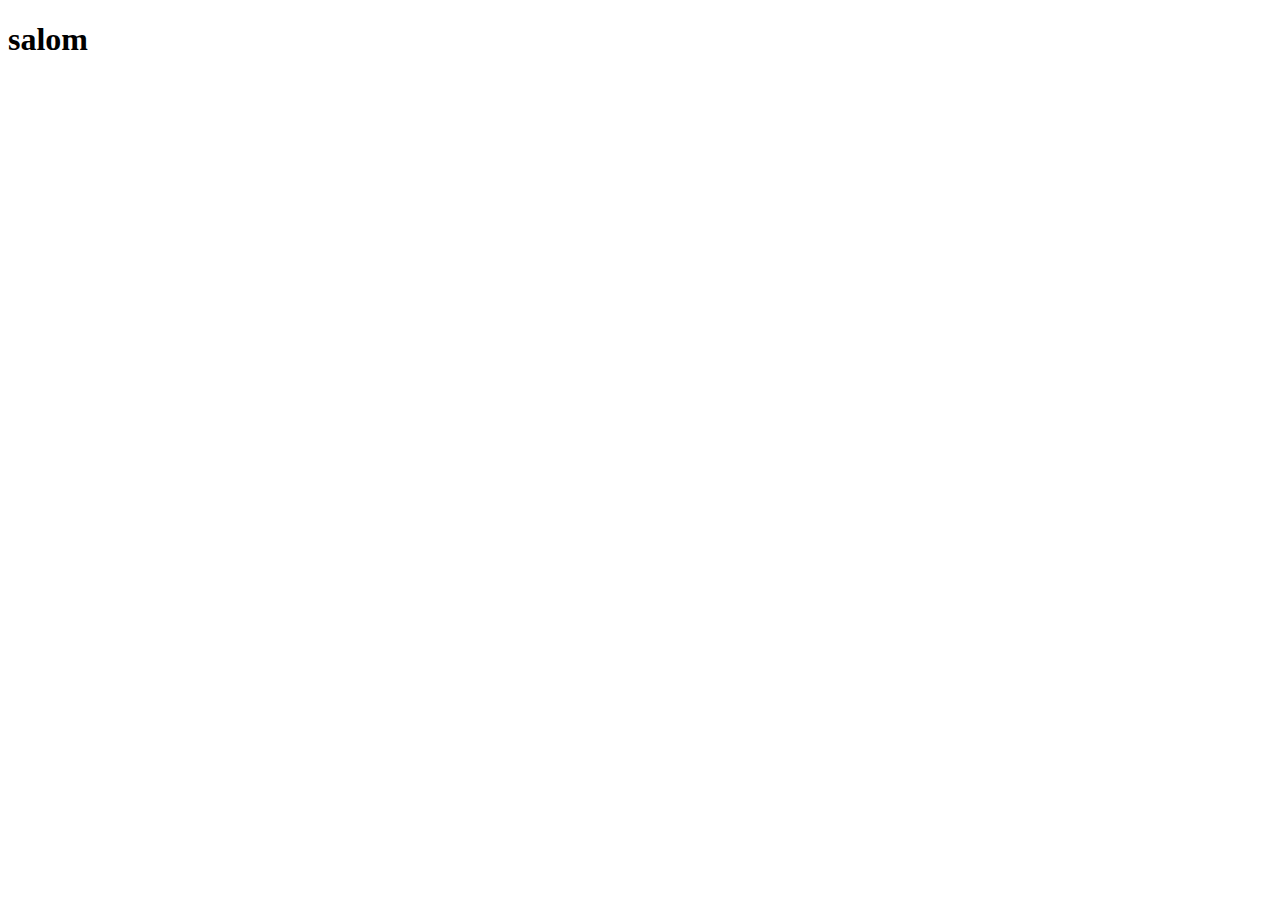
==== index.html @ 4b32fdd6 "Initial commit" ====
<!DOCTYPE html>
<html lang="en">
<head>
    <meta charset="UTF-8">
    <meta http-equiv="X-UA-Compatible" content="IE=edge">
    <meta name="viewport" content="width=device-width, initial-scale=1.0">
    <title>DOC</title>
</head>
<body>
    <h1>salom</h1>
</body>
</html>
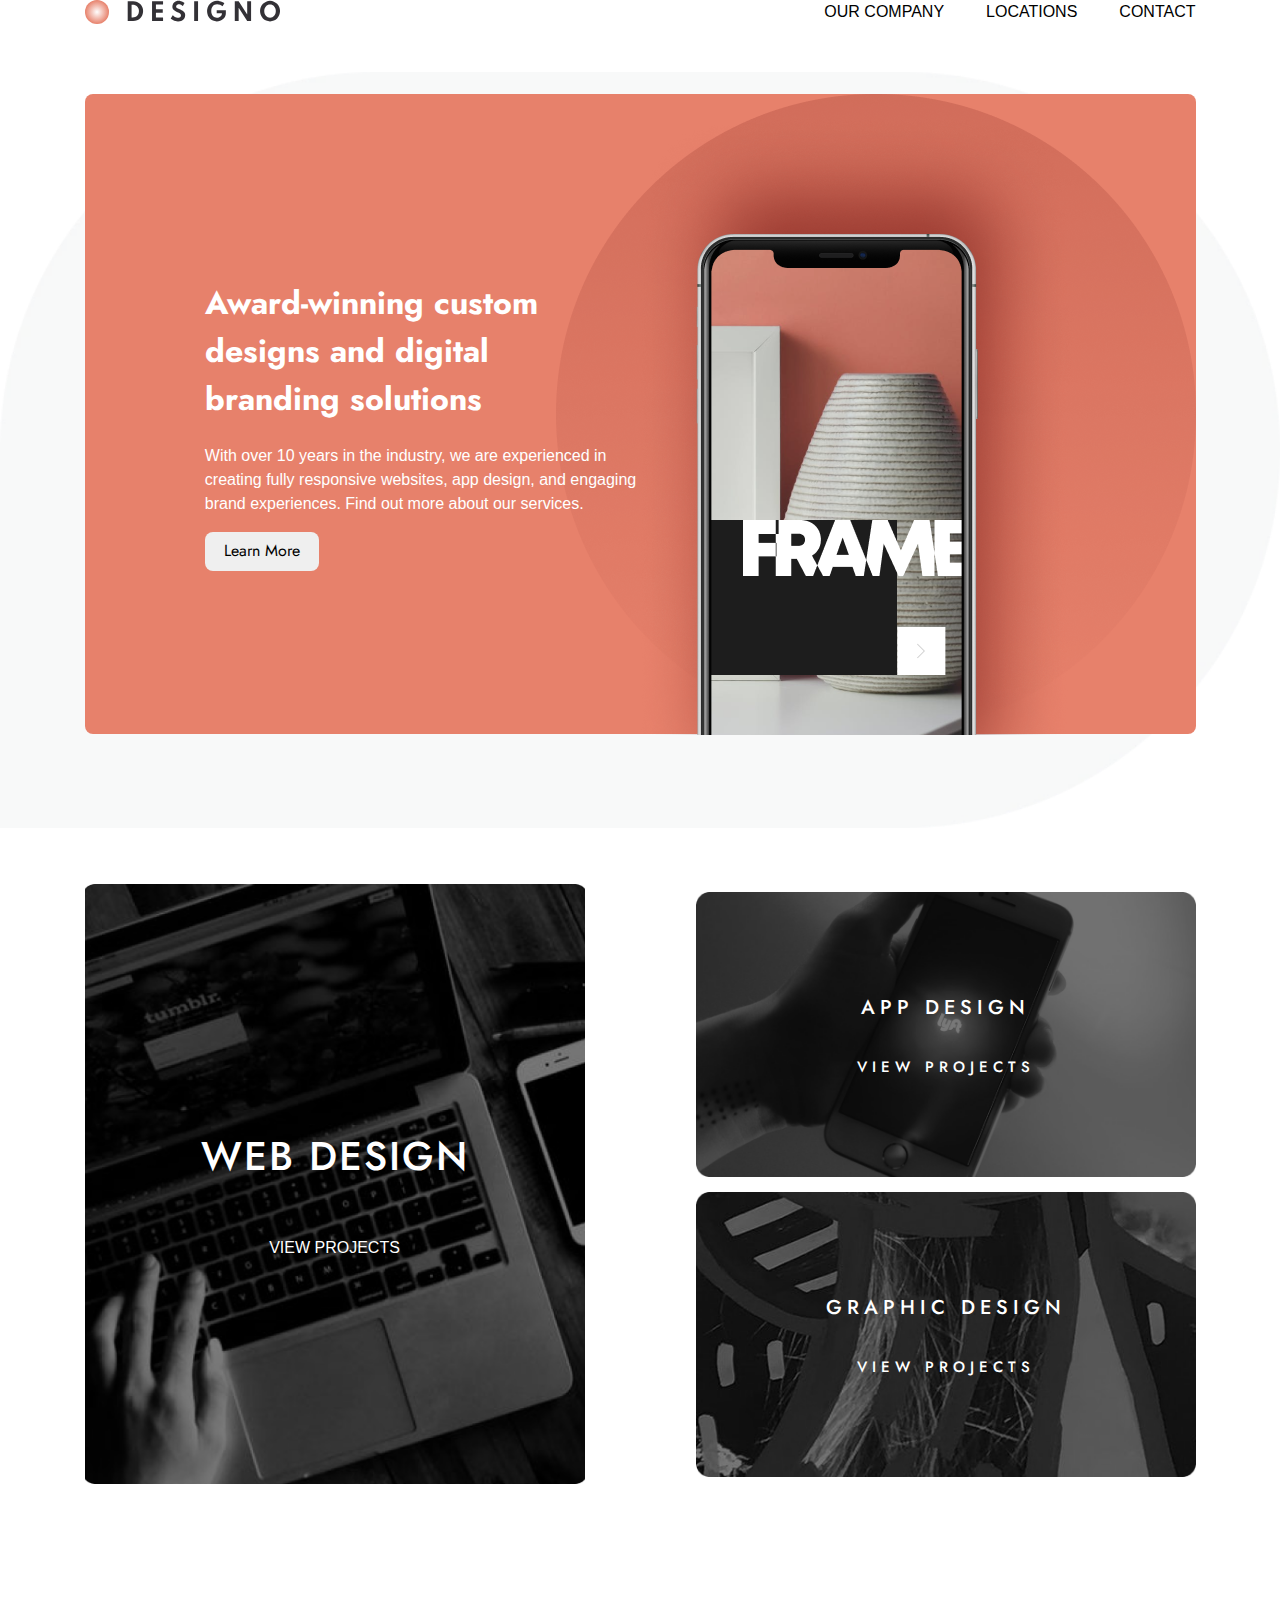
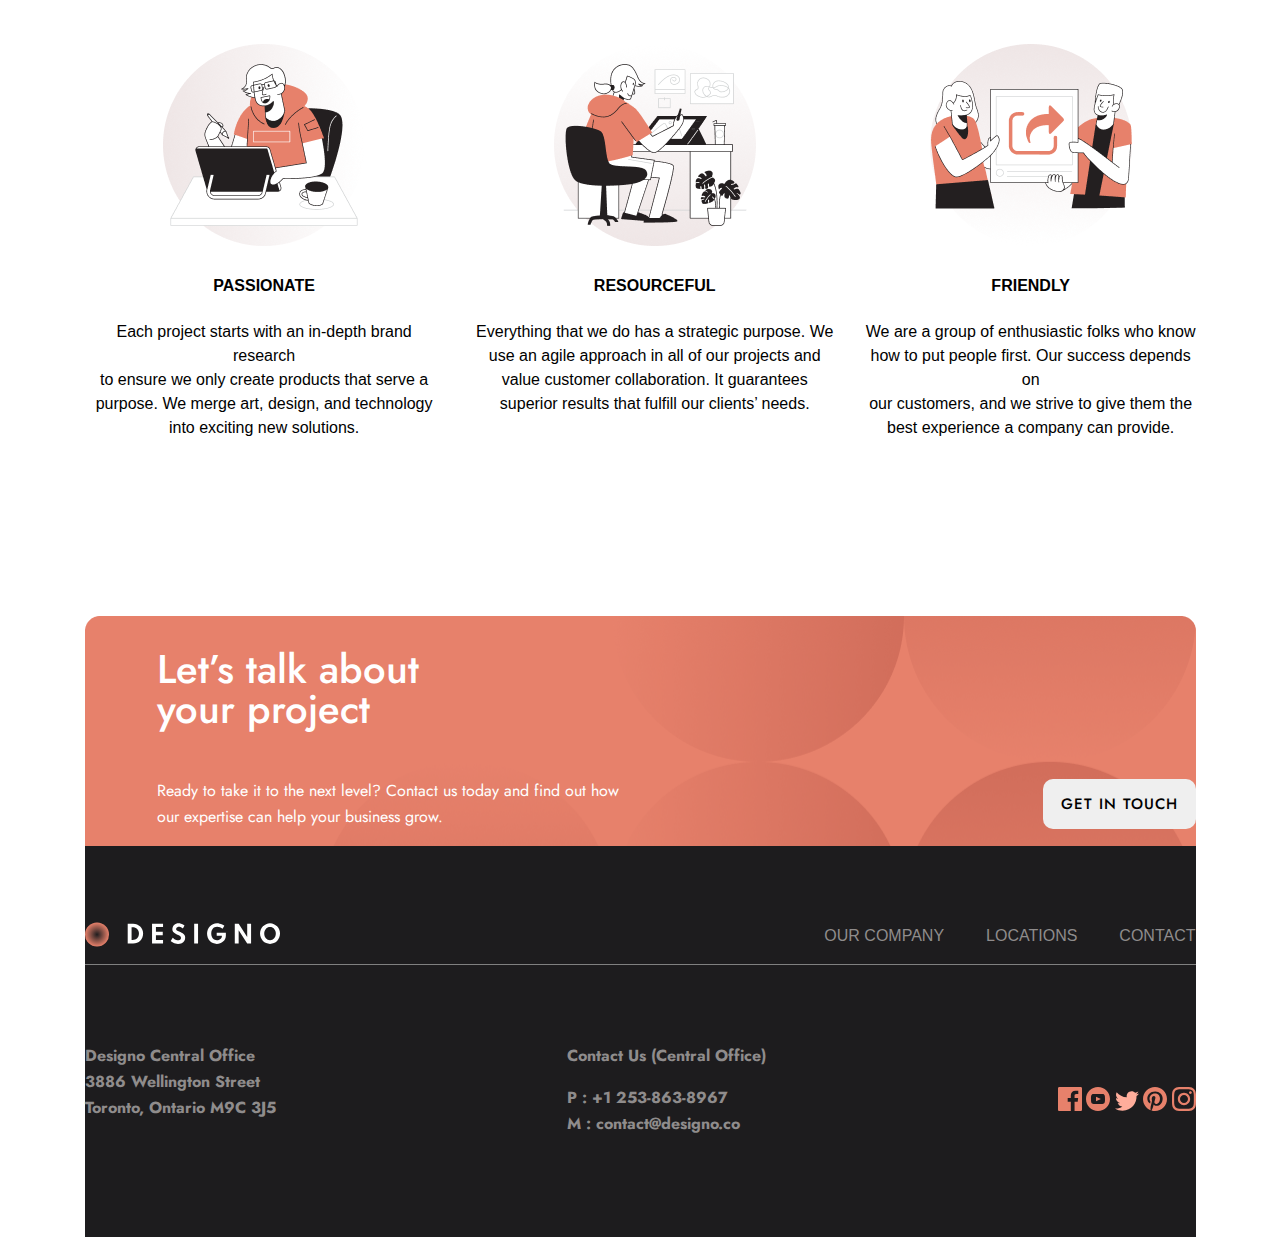
==== commit 99ea1560: "my exam" ====
--- a/index.html
+++ b/index.html
@@ -4,9 +4,159 @@
     <meta charset="UTF-8">
     <meta http-equiv="X-UA-Compatible" content="IE=edge">
     <meta name="viewport" content="width=device-width, initial-scale=1.0">
-    <title>DOC</title>
+    <title>DOC_1</title>
+    <link rel="stylesheet" href="./css/main.css">
 </head>
 <body>
-    <h1>salom</h1>
+<header>
+    <nav>
+        <div class="container">
+     <img src="./static_img/web_logo.svg" alt="">
+    <a href=""> <ul class="nav_list">
+        <li class="item"> <a href="">OUR COMPANY</a> </li>
+        <li class="item"> <a href="">LOCATIONS</a> </li>
+        <li class="item"> <a href="">CONTACT</a> </li>
+     </ul>
+    </a>
+        </div>
+    </nav>
+</header>
+<main>
+<section class="first_section">
+<div class="hero_container">
+<div class="hero">
+    <h1 class="hero_title" >Award-winning custom <br> designs and digital <br> branding solutions</h1>
+<p class="hero_info">With over 10 years in the industry, we are experienced in <br> creating fully responsive websites, app design, and engaging <br> brand experiences. Find out more about our services.</p>
+<button class="hero_button">Learn More</button>
+</div>
+<div class="hero_pic">
+    <img src="./static_img/phone_png.png" alt="">
+</div>
+</div>
+</section>
+
+<!-- section 2 22 2 2 2 2 2 22 2 22_________________________ -->
+<section>
+ <div class="card_container">
+    <a href="second.html">
+        <div class="opacity"></div>
+    <div class="first_card">
+    <h3 class="card_title">WEB DESIGN</h3>
+    <p class="card_para">VIEW PROJECTS</p>
+</div>
+</a>
+<div class="two_cards">
+    <a href="second.html">
+        <div class="opacity_two"></div>
+<div class="second_card">
+    <h3> APP DESIGN </h3>
+    <p class="info">VIEW PROJECTS</p>
+</div>
+</a>
+<a href="">
+    <div class="second_last_opacity"></div>
+<div class="second_card_last">
+    <h3> GRAPHIC DESIGN </h3>
+    <p class="info">VIEW PROJECTS</p>
+</div>
+</a>
+</div>
+
+
+
+</div>
+
+</section>
+  
+<!-- 33333 3 3 3 3 3 3 3 3 3 3 3 3 3 3 3__________________________________- -->
+<section>
+<div class="forth_container">
+
+<div class="forth_card">
+    <img src="/static_img/office_pic.png" alt="">
+    <h4>PASSIONATE</h4>
+    <p>Each project starts with an in-depth brand research <br> to ensure we only create products that serve a  purpose. We merge art, design, and technology <br> into exciting new solutions.</p>
+</div>
+
+
+<div class="fifth_card">
+    <img src="/static_img/office_two_pic.png" alt="">
+    <h4>RESOURCEFUL</h4>
+    <p>Everything that we do has a strategic purpose. We  use an agile approach in all of our projects and <br> value customer collaboration. It guarantees <br> superior results that fulfill our clients’ needs.</p>
+</div>
+
+
+<div class="sixth_card">
+    <img src="/static_img/office_three_pic.png" alt="">
+    <h4>FRIENDLY</h4>
+    <p> We are a group of enthusiastic folks who know <br> how to put people first. Our success depends on <br> our customers, and we strive to give them the best experience a company can provide.</p>
+</div>
+
+</div>
+</section>
+
+
+<footer>
+<div class="footer_orange">
+
+<div class="footer_data">   
+     <h2 class="footer_heading">Let’s talk about <br> your project</h2>
+     
+<div class="footer_btn">
+    <p class="footer_para">Ready to take it to the next level? Contact us today and find out how <br> our expertise can help your business grow.
+    </p>
+    <button class="btn_footer">GET IN TOUCH</button>
+</div>
+    
+
+</div>
+</div>
+</footer>
+
+
+
+<footer>
+    <div class="main_footer">
+<div class="last_footer">
+<img src="./static_img/logo_white.svg" alt="">
+<div class="options">
+    <a href="">
+    <p>OUR COMPANY</p>
+<p>LOCATIONS</p>
+<p>CONTACT</p>
+</a>
+</div>
+
+
+
+    </div>
+   <div class="web_url">
+    <div class="footer_location">
+        <p>Designo Central Office <br>
+            3886 Wellington Street <br>
+             Toronto, Ontario M9C 3J5</p>
+    </div>
+
+<div class="web_address">
+    <p class="web_contact">Contact Us (Central Office)</p>
+   <a href="tel:+1 253-863-8967">P : +1 253-863-8967</a> <br>
+ <a href="mailto: M : contact@designo.co"> M : contact@designo.co</a>   
+</div>
+
+<div class="social_media_icons">
+   <a href="https://www.googleadservices.com/pagead/aclk?sa=L&ai=DChcSEwibyoOXnYaCAxUKp7IKHQneAjgYABAAGgJscg&ase=2&gclid=CjwKCAjwysipBhBXEiwApJOcuyTROuPZmPZ1BCZV4Mn5woM9TzfjCh6uLQJNI_WNjq6SKdimzUVcoxoCGkgQAvD_BwE&ohost=www.google.com&cid=CAESVeD2DcQlh12u0jIEfhb-bKtKBuz90FF0mhdxNypT6tGYSYkuNYJNTl7wg-zcpQf_awwEddSW4a6bxenRFx0w83M8AHt2Yn99C4ZprK9dlcvCOD9dNVs&sig=AOD64_1MKHta5LvQaCmHFtg3cfsBS3E-mQ&q&nis=4&adurl&ved=2ahUKEwim8f2WnYaCAxU1FBAIHb-NDxIQ0Qx6BAgJEAE"><img src="./static_img/facebook_icon.svg" alt=""></a> 
+   <a href="https://www.youtube.com/?hl=ru"><img src="./static_img/youtube_icon.svg" alt=""></a> 
+   <a href="https://twitter.com/?lang=ru"><img src="./static_img/twitt_icon.svg" alt=""></a> 
+ <a href="https://twitter.com/?lang=ru"> <img src="./static_img/peta_icon.svg" alt=""></a>  
+ <a href="https://www.instagram.com/"> <img src="./static_img/insta_icon.svg" alt=""></a>  
+</div>
+
+</div>
+</div>
+    </footer>
+
+
+</main>
+
 </body>
 </html>--- a/css/main.css
+++ b/css/main.css
@@ -0,0 +1,1199 @@
+/*! normalize.css v8.0.1 | MIT License | github.com/necolas/normalize.css */
+/* Document
+   ========================================================================== */
+/**
+ * 1. Correct the line height in all browsers.
+ * 2. Prevent adjustments of font size after orientation changes in iOS.
+ */
+html {
+  line-height: 1.15; /* 1 */
+  -webkit-text-size-adjust: 100%; /* 2 */
+}
+
+/* Sections
+   ========================================================================== */
+/**
+ * Remove the margin in all browsers.
+ */
+body {
+  margin: 0;
+}
+
+/**
+ * Render the `main` element consistently in IE.
+ */
+main {
+  display: block;
+}
+
+/**
+ * Correct the font size and margin on `h1` elements within `section` and
+ * `article` contexts in Chrome, Firefox, and Safari.
+ */
+h1 {
+  font-size: 2em;
+  margin: 0.67em 0;
+}
+
+/* Grouping content
+   ========================================================================== */
+/**
+ * 1. Add the correct box sizing in Firefox.
+ * 2. Show the overflow in Edge and IE.
+ */
+hr {
+  box-sizing: content-box; /* 1 */
+  height: 0; /* 1 */
+  overflow: visible; /* 2 */
+}
+
+/**
+ * 1. Correct the inheritance and scaling of font size in all browsers.
+ * 2. Correct the odd `em` font sizing in all browsers.
+ */
+pre {
+  font-family: monospace, monospace; /* 1 */
+  font-size: 1em; /* 2 */
+}
+
+/* Text-level semantics
+   ========================================================================== */
+/**
+ * Remove the gray background on active links in IE 10.
+ */
+a {
+  background-color: transparent;
+}
+
+/**
+ * 1. Remove the bottom border in Chrome 57-
+ * 2. Add the correct text decoration in Chrome, Edge, IE, Opera, and Safari.
+ */
+abbr[title] {
+  border-bottom: none; /* 1 */
+  text-decoration: underline; /* 2 */
+  text-decoration: underline dotted; /* 2 */
+}
+
+/**
+ * Add the correct font weight in Chrome, Edge, and Safari.
+ */
+b,
+strong {
+  font-weight: bolder;
+}
+
+/**
+ * 1. Correct the inheritance and scaling of font size in all browsers.
+ * 2. Correct the odd `em` font sizing in all browsers.
+ */
+code,
+kbd,
+samp {
+  font-family: monospace, monospace; /* 1 */
+  font-size: 1em; /* 2 */
+}
+
+/**
+ * Add the correct font size in all browsers.
+ */
+small {
+  font-size: 80%;
+}
+
+/**
+ * Prevent `sub` and `sup` elements from affecting the line height in
+ * all browsers.
+ */
+sub,
+sup {
+  font-size: 75%;
+  line-height: 0;
+  position: relative;
+  vertical-align: baseline;
+}
+
+sub {
+  bottom: -0.25em;
+}
+
+sup {
+  top: -0.5em;
+}
+
+/* Embedded content
+   ========================================================================== */
+/**
+ * Remove the border on images inside links in IE 10.
+ */
+img {
+  border-style: none;
+}
+
+/* Forms
+   ========================================================================== */
+/**
+ * 1. Change the font styles in all browsers.
+ * 2. Remove the margin in Firefox and Safari.
+ */
+button,
+input,
+optgroup,
+select,
+textarea {
+  font-family: inherit; /* 1 */
+  font-size: 100%; /* 1 */
+  line-height: 1.15; /* 1 */
+  margin: 0; /* 2 */
+}
+
+/**
+ * Show the overflow in IE.
+ * 1. Show the overflow in Edge.
+ */
+button,
+input { /* 1 */
+  overflow: visible;
+}
+
+/**
+ * Remove the inheritance of text transform in Edge, Firefox, and IE.
+ * 1. Remove the inheritance of text transform in Firefox.
+ */
+button,
+select { /* 1 */
+  text-transform: none;
+}
+
+/**
+ * Correct the inability to style clickable types in iOS and Safari.
+ */
+button,
+[type=button],
+[type=reset],
+[type=submit] {
+  -webkit-appearance: button;
+}
+
+/**
+ * Remove the inner border and padding in Firefox.
+ */
+button::-moz-focus-inner,
+[type=button]::-moz-focus-inner,
+[type=reset]::-moz-focus-inner,
+[type=submit]::-moz-focus-inner {
+  border-style: none;
+  padding: 0;
+}
+
+/**
+ * Restore the focus styles unset by the previous rule.
+ */
+button:-moz-focusring,
+[type=button]:-moz-focusring,
+[type=reset]:-moz-focusring,
+[type=submit]:-moz-focusring {
+  outline: 1px dotted ButtonText;
+}
+
+/**
+ * Correct the padding in Firefox.
+ */
+fieldset {
+  padding: 0.35em 0.75em 0.625em;
+}
+
+/**
+ * 1. Correct the text wrapping in Edge and IE.
+ * 2. Correct the color inheritance from `fieldset` elements in IE.
+ * 3. Remove the padding so developers are not caught out when they zero out
+ *    `fieldset` elements in all browsers.
+ */
+legend {
+  box-sizing: border-box; /* 1 */
+  color: inherit; /* 2 */
+  display: table; /* 1 */
+  max-width: 100%; /* 1 */
+  padding: 0; /* 3 */
+  white-space: normal; /* 1 */
+}
+
+/**
+ * Add the correct vertical alignment in Chrome, Firefox, and Opera.
+ */
+progress {
+  vertical-align: baseline;
+}
+
+/**
+ * Remove the default vertical scrollbar in IE 10+.
+ */
+textarea {
+  overflow: auto;
+}
+
+/**
+ * 1. Add the correct box sizing in IE 10.
+ * 2. Remove the padding in IE 10.
+ */
+[type=checkbox],
+[type=radio] {
+  box-sizing: border-box; /* 1 */
+  padding: 0; /* 2 */
+}
+
+/**
+ * Correct the cursor style of increment and decrement buttons in Chrome.
+ */
+[type=number]::-webkit-inner-spin-button,
+[type=number]::-webkit-outer-spin-button {
+  height: auto;
+}
+
+/**
+ * 1. Correct the odd appearance in Chrome and Safari.
+ * 2. Correct the outline style in Safari.
+ */
+[type=search] {
+  -webkit-appearance: textfield; /* 1 */
+  outline-offset: -2px; /* 2 */
+}
+
+/**
+ * Remove the inner padding in Chrome and Safari on macOS.
+ */
+[type=search]::-webkit-search-decoration {
+  -webkit-appearance: none;
+}
+
+/**
+ * 1. Correct the inability to style clickable types in iOS and Safari.
+ * 2. Change font properties to `inherit` in Safari.
+ */
+::-webkit-file-upload-button {
+  -webkit-appearance: button; /* 1 */
+  font: inherit; /* 2 */
+}
+
+/* Interactive
+   ========================================================================== */
+/*
+ * Add the correct display in Edge, IE 10+, and Firefox.
+ */
+details {
+  display: block;
+}
+
+/*
+ * Add the correct display in all browsers.
+ */
+summary {
+  display: list-item;
+}
+
+/* Misc
+   ========================================================================== */
+/**
+ * Add the correct display in IE 10+.
+ */
+template {
+  display: none;
+}
+
+/**
+ * Add the correct display in IE 10.
+ */
+[hidden] {
+  display: none;
+}
+
+@font-face {
+  font-family: "Jost";
+  src: url("/fonts/Jost-ExtraBold.eot");
+  src: url("/fonts/Jost-ExtraBold.eot?#iefix") format("embedded-opentype"), url("/fonts/Jost-ExtraBold.woff2") format("woff2"), url("/fonts/Jost-ExtraBold.woff") format("woff"), url("/fonts/Jost-ExtraBold.ttf") format("truetype");
+  font-weight: bold;
+  font-style: normal;
+  font-display: swap;
+}
+@font-face {
+  font-family: "Jost";
+  src: url("/fonts/Jost-SemiBold.eot");
+  src: url("/fonts/Jost-SemiBold.eot?#iefix") format("embedded-opentype"), url("Jost-SemiBold.woff2") format("woff2"), url("/fonts/Jost-SemiBold.woff") format("woff"), url("/fonts/Jost-SemiBold.ttf") format("truetype");
+  font-weight: 600;
+  font-style: normal;
+  font-display: swap;
+}
+@font-face {
+  font-family: "Jost";
+  src: url("/fonts/Jost-Medium.eot");
+  src: url("/fonts/Jost-Medium.eot?#iefix") format("embedded-opentype"), url("/fonts/Jost-Medium.woff2") format("woff2"), url("/fonts/Jost-Medium.woff") format("woff"), url("/fonts/Jost-Medium.ttf") format("truetype");
+  font-weight: 500;
+  font-style: normal;
+  font-display: swap;
+}
+@font-face {
+  font-family: "Jost";
+  src: url("/fonts/Jost-Thin.eot");
+  src: url("/fonts/Jost-Thin.eot?#iefix") format("embedded-opentype"), url("/fonts/Jost-Thin.woff2") format("woff2"), url("/fonts/Jost-Thin.woff") format("woff"), url("/fonts/Jost-Thin.ttf") format("truetype");
+  font-weight: 100;
+  font-style: normal;
+  font-display: swap;
+}
+@font-face {
+  font-family: "Jost";
+  src: url("/fonts/Jost-Light.eot");
+  src: url("/fonts/Jost-Light.eot?#iefix") format("embedded-opentype"), url("/fonts/Jost-Light.woff2") format("woff2"), url("/fonts/Jost-Light.woff") format("woff"), url("/fonts/Jost-Light.ttf") format("truetype");
+  font-weight: 300;
+  font-style: normal;
+  font-display: swap;
+}
+@font-face {
+  font-family: "Jost";
+  src: url("/fonts/Jost-Regular.eot");
+  src: url("/fonts/Jost-Regular.eot?#iefix") format("embedded-opentype"), url("/fonts/Jost-Regular.woff2") format("woff2"), url("/fonts/Jost-Regular.woff") format("woff"), url("/fonts/Jost-Regular.ttf") format("truetype");
+  font-weight: normal;
+  font-style: normal;
+  font-display: swap;
+}
+@font-face {
+  font-family: "Jost";
+  src: url("/fonts/Jost-Bold.eot");
+  src: url("/fonts/Jost-Bold.eot?#iefix") format("embedded-opentype"), url("/fonts/Jost-Bold.woff2") format("woff2"), url("/fonts/Jost-Bold.woff") format("woff"), url("/fonts/Jost-Bold.ttf") format("truetype");
+  font-weight: bold;
+  font-style: normal;
+  font-display: swap;
+}
+html {
+  box-sizing: border-box;
+  height: 100%;
+  scroll-behavior: smooth;
+}
+
+*,
+*::after, *::before {
+  box-sizing: inherit;
+}
+
+body {
+  display: flex;
+  flex-direction: column;
+  height: 100%;
+  padding: 0;
+  margin: 0 auto;
+  font-family: Arial, sans-serif;
+  font-size: 16px;
+  line-height: 1.5;
+}
+
+img {
+  max-width: 100%;
+  height: auto;
+}
+
+ul, ol {
+  list-style-type: none;
+  padding: 0;
+  margin: 0;
+}
+
+html {
+  scroll-behavior: smooth;
+}
+
+body {
+  box-sizing: border-box;
+  max-width: 1600px;
+  width: 1111px;
+  width: 0 auto;
+  background-image: url(/static_img/Rectangle_bcg_image.webp);
+  background-position: left;
+  background-repeat: no-repeat;
+  background-size: contain;
+}
+
+.container {
+  display: flex;
+  justify-content: space-between;
+}
+
+.nav_list {
+  display: flex;
+  gap: 42px;
+}
+
+.first_section {
+  margin-top: 70px;
+}
+
+.hero_container {
+  justify-content: center;
+  align-items: center;
+  display: flex;
+  height: 640px;
+  background-color: #E7816B;
+  border-radius: 8px;
+  color: #fff;
+  background-image: url(/static_img/Oval_png.png);
+  background-position: right;
+  background-size: contain;
+  background-repeat: no-repeat;
+}
+.hero_container .hero {
+  flex-direction: column;
+}
+.hero_container .hero_pic {
+  margin-top: 28px;
+}
+.hero_container .hero_button {
+  display: inline-block;
+  padding: 10px 19px;
+  border-radius: 8px;
+  font-family: "Jost";
+  border: none;
+  cursor: pointer;
+  transition: all 0.3s ease-in-out;
+}
+
+.item a {
+  text-decoration: none;
+  color: black;
+}
+
+.item:hover {
+  text-decoration-line: underline;
+}
+
+.hero_title {
+  font-family: "Jost";
+}
+.hero_title .hero_info {
+  font-family: "Jost";
+}
+
+.hero_button:hover {
+  background-color: rgb(188, 182, 182);
+  padding: 10px 24px;
+  transition: all 0.3s ease-in-out;
+}
+
+a {
+  text-decoration: none;
+}
+
+.card_container {
+  display: flex;
+  gap: 35px;
+  justify-content: space-between;
+  margin-top: 150px;
+  text-decoration: none;
+  width: 100%;
+}
+
+.first_card {
+  display: flex;
+  flex-direction: column;
+  background-image: url(/static_img/Bitmap_laptop.webp);
+  background-position: center;
+  background-repeat: no-repeat;
+  background-size: cover;
+  width: 500px;
+  height: 600px;
+  justify-content: center;
+  align-items: center;
+  color: #fff;
+  text-decoration: none;
+}
+.first_card .card_title {
+  display: flex;
+  color: #FFF;
+  font-family: Jost;
+  font-size: 40px;
+  font-style: normal;
+  font-weight: 500;
+  line-height: 48px;
+  letter-spacing: 2px;
+}
+.first_card .card_title .card_para {
+  display: flex;
+  color: #FFF;
+  font-family: Jost;
+  font-size: 15px;
+  font-style: normal;
+  font-weight: 500;
+  line-height: normal;
+  letter-spacing: 5px;
+  text-transform: uppercase;
+}
+
+.opacity {
+  width: 500px;
+  height: 600px;
+  position: absolute;
+  transition: all 0.5s ease-in-out;
+}
+
+.opacity:hover {
+  transition: all 0.5s ease-in-out;
+  background-color: #FFAD98;
+  opacity: 0.6;
+}
+
+.first_card:hover {
+  background: #E7816B;
+  opacity: 0.6;
+  border-radius: 12px;
+}
+
+.second_card {
+  display: flex;
+  flex-direction: column;
+  background-image: url(/static_img/Bitmap_phone.webp);
+  background-position: center;
+  background-repeat: no-repeat;
+  background-size: contain;
+  width: 500px;
+  height: 300px;
+  justify-content: center;
+  align-items: center;
+  color: #fff;
+  color: #FFF;
+  text-align: center;
+  font-family: Jost;
+  font-size: 40px;
+  font-style: normal;
+  font-weight: 500;
+  line-height: 48px; /* 120% */
+  letter-spacing: 2px;
+  text-decoration: none;
+}
+
+.opacity_two {
+  width: 500px;
+  height: 300px;
+  position: absolute;
+  transition: all 0.3s ease-in-out;
+}
+
+.opacity_two:hover {
+  transition: all 0.5s ease-in-out;
+  background-color: #FFAD98;
+  opacity: 0.6;
+  border-radius: 12px;
+}
+
+.second_card_last {
+  display: flex;
+  flex-direction: column;
+  background-image: url(/static_img/Bitmap_graph.webp);
+  background-position: center;
+  background-repeat: no-repeat;
+  background-size: contain;
+  width: 500px;
+  height: 300px;
+  justify-content: center;
+  align-items: center;
+  color: #fff;
+  color: #FFF;
+  text-align: center;
+  font-family: Jost;
+  font-size: 40px;
+  font-style: normal;
+  font-weight: 500;
+  line-height: 48px; /* 120% */
+  letter-spacing: 2px;
+  text-decoration: none;
+}
+
+.second_last_opacity {
+  width: 500px;
+  height: 300px;
+  position: absolute;
+  transition: all 0.3s ease-in-out;
+  border-radius: 12px;
+}
+
+.second_last_opacity:hover {
+  transition: all 0.5s ease-in-out;
+  background-color: #FFAD98;
+  opacity: 0.6;
+  border-radius: 12px;
+}
+
+.two_cards {
+  flex-direction: column;
+}
+
+.info {
+  color: #FFF;
+  font-family: Jost;
+  font-size: 15px;
+  font-style: normal;
+  font-weight: 500;
+  line-height: normal;
+  letter-spacing: 5px;
+  text-transform: uppercase;
+  text-decoration: none;
+}
+
+.forth_container {
+  display: flex;
+  gap: 25px;
+  margin-top: 160px;
+}
+
+.forth_card {
+  align-items: center;
+  text-align: center;
+  flex-direction: column;
+}
+
+.fifth_card {
+  align-items: center;
+  text-align: center;
+  flex-direction: column;
+}
+
+.sixth_card {
+  align-items: center;
+  text-align: center;
+  flex-direction: column;
+}
+
+.footer_orange {
+  background-image: url(/static_img/footer_orange.webp);
+}
+.footer_orange .footer_data {
+  display: flex;
+  flex-direction: column;
+  margin-left: 72px;
+  margin-top: 160px;
+}
+
+.footer_heading {
+  font-family: Jost;
+  font-size: 40px;
+  font-weight: 500;
+  line-height: 40px;
+  letter-spacing: 0px;
+  text-align: left;
+  color: #FFF;
+}
+
+.footer_para {
+  font-family: Jost;
+  font-size: 16px;
+  font-weight: 400;
+  line-height: 26px;
+  letter-spacing: 0px;
+  text-align: left;
+  color: #FFF;
+}
+
+.footer_btn {
+  align-items: center;
+  display: flex;
+  justify-content: space-between;
+}
+
+.btn_footer {
+  padding: 14px 18px;
+  border-radius: 10px;
+  font-family: Jost;
+  font-size: 15px;
+  font-weight: 500;
+  line-height: 22px;
+  letter-spacing: 1px;
+  text-align: left;
+  border: none;
+  cursor: pointer;
+}
+
+.main_footer {
+  display: flex;
+  flex-direction: column;
+  height: 391px;
+  background-color: #1D1C1E;
+}
+
+.last_footer {
+  display: flex;
+  margin-top: 62px;
+  justify-content: space-between;
+  background-color: #1D1C1E;
+  border-bottom: gray solid 1px;
+}
+.last_footer .options a {
+  display: flex;
+  gap: 42px;
+  color: rgb(143, 140, 140);
+}
+
+.web_url {
+  display: flex;
+  justify-content: space-between;
+  background-color: #1D1C1E;
+  margin-top: 62px;
+}
+.web_url .web_address {
+  flex-direction: column;
+  color: rgb(143, 140, 140) #FFF;
+  font-family: Jost;
+  font-size: 16px;
+  font-weight: 400;
+  line-height: 26px;
+  letter-spacing: 0px;
+  text-align: left;
+  text-decoration: none;
+  font-family: Jost;
+  font-size: 16px;
+  font-weight: 700;
+  line-height: 26px;
+  letter-spacing: 0px;
+  text-align: left;
+}
+.web_url .web_address a {
+  flex-direction: column;
+  color: rgb(143, 140, 140);
+}
+.web_url .social_media_icons {
+  margin-top: 60px;
+  cursor: pointer;
+}
+
+.footer_location {
+  color: rgb(143, 140, 140);
+  font-family: Jost;
+  font-size: 16px;
+  font-weight: 400;
+  line-height: 26px;
+  letter-spacing: 0px;
+  text-align: left;
+  font-family: Jost;
+  font-size: 16px;
+  font-weight: 700;
+  line-height: 26px;
+  letter-spacing: 0px;
+  text-align: left;
+}
+
+.web_contact {
+  color: rgb(143, 140, 140);
+}
+
+.hero_orange {
+  background-image: url(/static_img/footer_orange.webp);
+  background-repeat: no-repeat;
+}
+.hero_orange .hero_data {
+  display: flex;
+  flex-direction: column;
+  align-items: center;
+  border-radius: 10px;
+  height: 400px;
+}
+
+.second_section_cards {
+  display: flex;
+  gap: 30px;
+}
+
+.express_card {
+  display: flex;
+  flex-direction: column;
+  background-color: #FDF3F0;
+  width: 350px;
+  border-radius: 0px 0px 8px 8px;
+  color: #E7816B;
+  align-items: center;
+  transition: all 0.4s ease-in-out;
+  cursor: pointer;
+}
+
+.express_card:hover {
+  background-color: #E7816B;
+  color: #fff;
+  transition: all 0.4s ease-in-out;
+}
+
+.express_info {
+  color: black;
+}
+
+.express_info:hover {
+  color: #fff;
+}
+
+.second_card_row {
+  display: flex;
+  margin-top: 32px;
+  gap: 30px;
+}
+
+.couple_cards {
+  display: flex;
+  gap: 32px;
+  margin-top: 160px;
+  align-items: center;
+  justify-content: center;
+}
+
+.hero_orange_third {
+  background-image: url(/static_img/footer_orange.webp);
+  background-repeat: no-repeat;
+}
+.hero_orange_third .hero_data {
+  display: flex;
+  flex-direction: column;
+  align-items: center;
+  border-radius: 10px;
+  height: 400px;
+  margin-top: 70px;
+}
+
+h3 {
+  font-family: Jost;
+  font-size: 20px;
+  font-weight: 500;
+  line-height: 26px;
+  letter-spacing: 5px;
+  text-align: center;
+}
+
+.second_card_ {
+  display: flex;
+  flex-direction: column;
+  background-image: url(/static_img/Bitmap_phone.webp);
+  background-position: center;
+  background-repeat: no-repeat;
+  background-size: contain;
+  width: 500px;
+  height: 300px;
+  justify-content: center;
+  align-items: center;
+  color: #fff;
+  color: #FFF;
+}
+
+.web_design_title {
+  text-align: center;
+  font-family: "Jost";
+  font-size: 40px;
+  font-weight: 500;
+  line-height: 48px;
+  letter-spacing: 2px;
+  text-align: left;
+}
+
+.fift_hero {
+  display: flex;
+  margin-top: 70px;
+  text-align: center;
+  justify-content: center;
+  color: #FFF;
+}
+
+.bcg_img {
+  background-image: url(/static_img/fifth_hero_pic.webp);
+  background-position: left;
+  background-repeat: no-repeat;
+  background-size: cover;
+  width: 1111px;
+  height: 500px;
+  border-radius: 10px 0px 0px 10px;
+}
+
+.five_title_ {
+  font-family: Jost;
+  font-size: 48px;
+  font-weight: 500;
+  line-height: 48px;
+  letter-spacing: 0px;
+  text-align: center;
+  color: #E7816B;
+}
+
+.five_title_first {
+  font-family: Jost;
+  font-size: 48px;
+  font-weight: 500;
+  line-height: 48px;
+  letter-spacing: 0px;
+  text-align: center;
+}
+
+.fifth_pic {
+  border-radius: 0px 10px 10px 0px;
+}
+
+.fift_hero_ {
+  display: flex;
+  margin-top: 160px;
+  flex-direction: row-reverse;
+}
+
+.fifth_paragraph {
+  font-family: Jost;
+  font-size: 16px;
+  font-weight: 400;
+  line-height: 26px;
+  letter-spacing: 0px;
+  text-align: left;
+  align-items: center;
+  justify-content: center;
+  text-align: center;
+  margin-top: 35px;
+}
+
+.fifth_pic_ {
+  border-radius: 10px 0px 0px 10px;
+}
+
+.bcg_img_ {
+  background-image: url(/static_img/girl_pic.png);
+  background-position: left;
+  background-repeat: no-repeat;
+  background-size: cover;
+  width: 1111px;
+  height: 650px;
+  border-radius: 0px 10px 10px 0px;
+}
+
+.country {
+  align-items: center;
+  text-align: center;
+}
+
+.card_country {
+  display: flex;
+  justify-content: space-between;
+  margin-top: 160px;
+}
+
+.name_country {
+  font-family: Jost;
+  font-size: 20px;
+  font-weight: 500;
+  line-height: 26px;
+  letter-spacing: 5px;
+  text-align: center;
+}
+
+.fifth_card_buttons {
+  padding: 18px 18.5px;
+  color: #FFF;
+  font-family: Jost;
+  font-size: 15px;
+  font-weight: 500;
+  line-height: 22px;
+  letter-spacing: 1px;
+  text-align: center;
+  border-radius: 10px;
+  background-color: #E7816B;
+  border: none;
+  cursor: pointer;
+  transition: all 0.4s ease-in-out;
+}
+
+.fifth_card_buttons:hover {
+  background-color: #E7816B;
+  opacity: 0.5;
+  transition: all 0.4s ease-in-out;
+}
+
+.seventh_section {
+  display: flex;
+  margin-top: 160px;
+  flex-direction: row;
+}
+.seventh_section .seventh_title {
+  font-family: Jost;
+  font-size: 40px;
+  font-weight: 500;
+  line-height: 48px;
+  letter-spacing: 0px;
+  text-align: left;
+  color: #E7816B;
+  text-align: center;
+  align-items: center;
+  justify-content: center;
+}
+.seventh_section .seventh_paragraph {
+  font-family: Jost;
+  font-size: 16px;
+  font-weight: 400;
+  line-height: 26px;
+  letter-spacing: 0px;
+  text-align: left;
+  text-align: center;
+  align-items: center;
+  justify-content: center;
+}
+
+.bcg_image {
+  background-image: url(/static_img/girl_pic.png);
+  background-position: left;
+  background-repeat: no-repeat;
+  background-size: cover;
+  width: 1111px;
+  height: 650px;
+  border-radius: 10px 0px 0px 10px;
+}
+
+.seventh_pic {
+  border-radius: 0px 10px 10px 0px;
+}
+
+.sixth_hero_address {
+  background-image: url(/static_img/sixth-hero-img.webp);
+  background-position: left;
+  background-repeat: no-repeat;
+  background-size: contain;
+  width: 800px;
+  height: 350px;
+  text-align: center;
+  display: flex;
+  justify-content: space-between;
+}
+
+.addrss_six {
+  display: flex;
+  gap: 100px;
+  margin-left: 50px;
+  margin-top: 60px;
+  text-align: center;
+}
+
+.web_links {
+  margin-top: 100px;
+}
+
+.web_links a {
+  color: black;
+  text-align: center;
+}
+
+.sixth_location {
+  margin-top: 40px;
+}
+
+.canada_title {
+  font-family: Jost;
+  font-size: 40px;
+  font-weight: 500;
+  line-height: 48px;
+  letter-spacing: 0px;
+  text-align: left;
+  color: #E7816B;
+}
+
+.first_map {
+  border-radius: 10px;
+}
+
+.first_location {
+  display: flex;
+  margin-top: 70px;
+  gap: 30px;
+}
+
+.first_location_ {
+  display: flex;
+  margin-top: 70px;
+  flex-direction: row-reverse;
+  gap: 30px;
+}
+
+.inputs {
+  display: flex;
+}
+
+.container_inputs {
+  display: flex;
+  flex-direction: column;
+  border: none;
+  width: 220px;
+  color: #fff;
+}
+
+.contact_section {
+  display: flex;
+  justify-content: space-evenly;
+  background-image: url(/static_img/seventh-page-bc-img.webp);
+  background-position: center;
+  background-repeat: no-repeat;
+  background-size: cover;
+  border-radius: 10px;
+  height: 480px;
+  align-items: center;
+  margin-top: 70px;
+  margin-bottom: 50px;
+}
+
+input {
+  border: none;
+  border-bottom: solid #fff 1px;
+  line-height: 20px;
+  background-color: #E7816B;
+  font-family: Jost;
+  color: #fff;
+  font-size: 15px;
+  font-weight: 500;
+  line-height: 36px;
+  letter-spacing: 0px;
+  text-align: left;
+}
+
+textarea {
+  background-color: #E7816B;
+  border: none;
+  border-bottom: solid #fff 1px;
+  font-family: Jost;
+  font-size: 15px;
+  font-weight: 500;
+  line-height: 26px;
+  letter-spacing: 0px;
+  text-align: left;
+  color: #fff;
+}
+
+.btn_ {
+  display: inline;
+  background-color: #E7816B;
+  color: #fff;
+  margin-top: 12px;
+  border-radius: 11px;
+  padding: 12px 20px;
+  border-color: #fff;
+  cursor: pointer;
+  transition: all 0.4s ease-in-out;
+}
+
+.btn_:hover {
+  background-color: #dab0a6;
+  opacity: 0.8;
+  transition: all 0.4s ease-in-out;
+}
+
+.contact_title {
+  font-family: Jost;
+  font-size: 48px;
+  font-weight: 500;
+  line-height: 48px;
+  letter-spacing: 0px;
+  text-align: left;
+  color: #fff;
+}
+
+.contact_info {
+  font-family: Jost;
+  font-size: 16px;
+  font-weight: 400;
+  line-height: 26px;
+  letter-spacing: 0px;
+  text-align: left;
+  color: #fff;
+}
+
+.card_country {
+  margin-bottom: 72px;
+}/*# sourceMappingURL=main.css.map */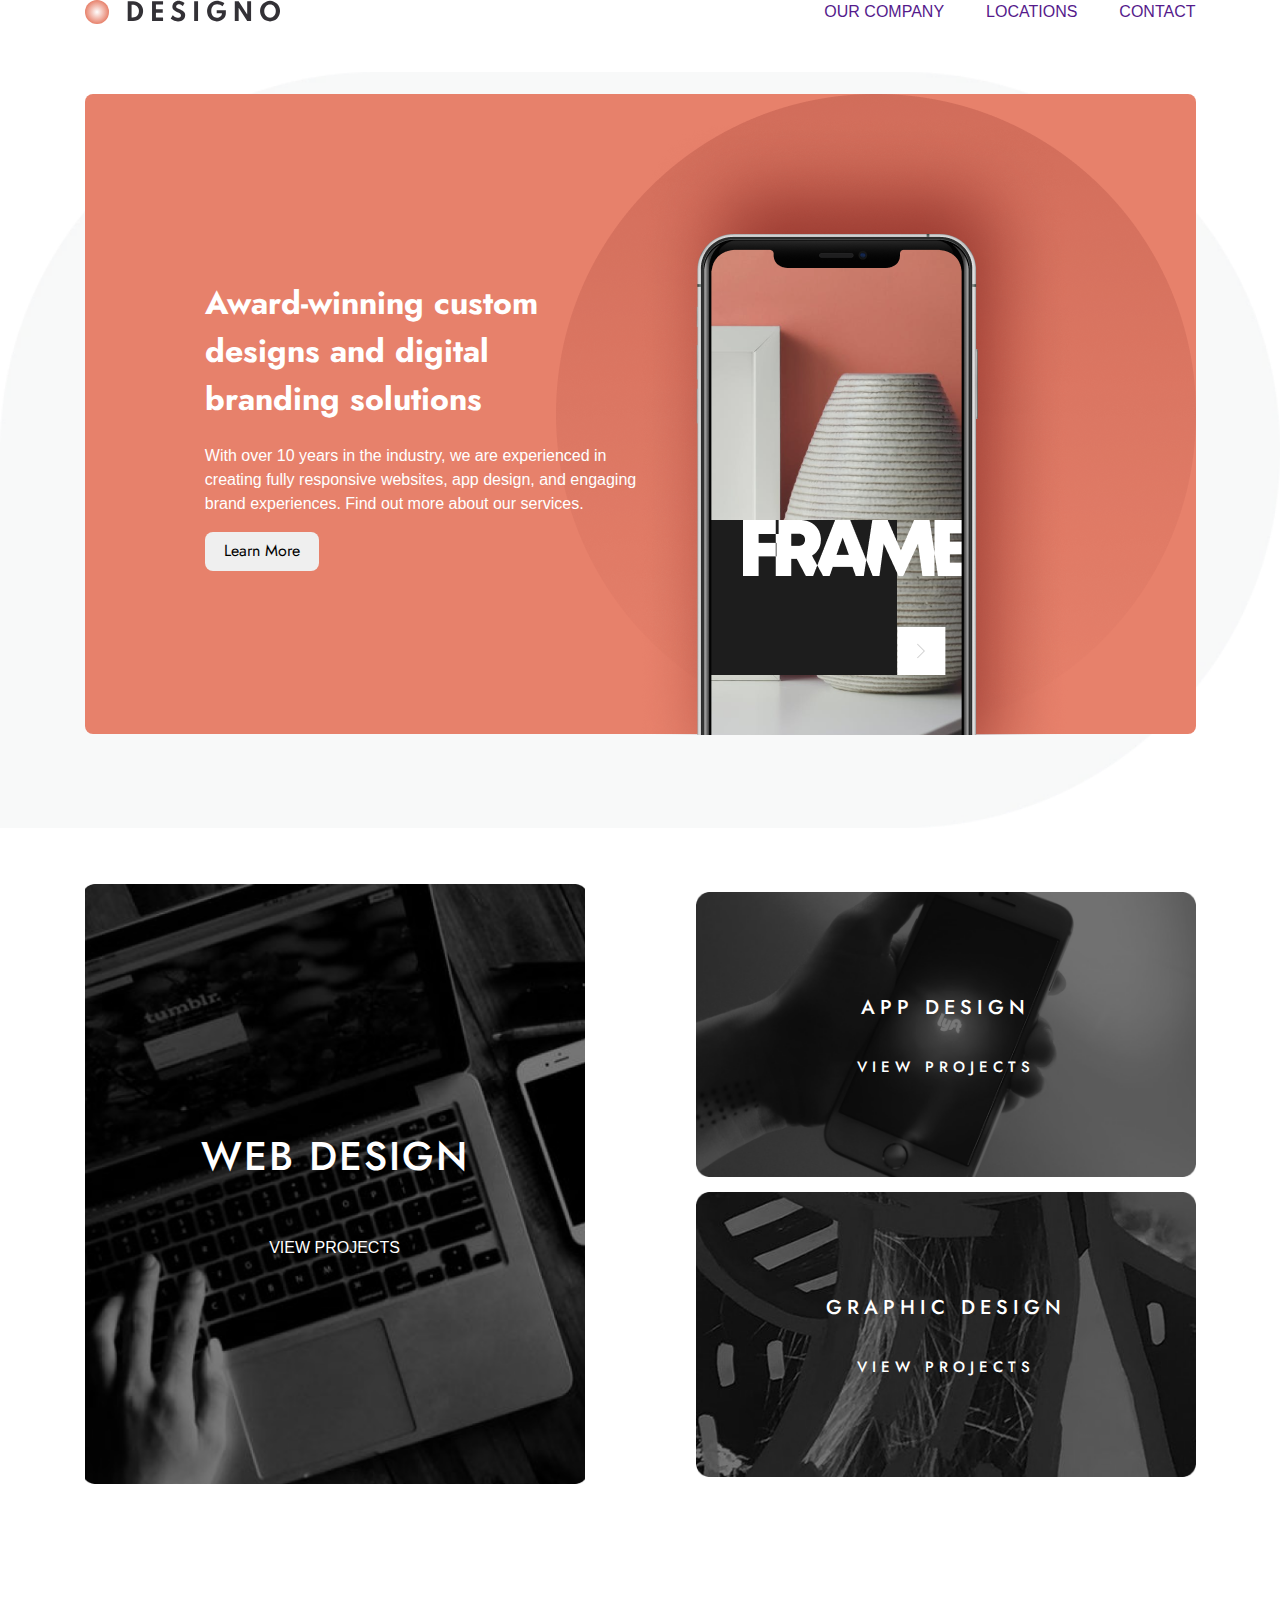
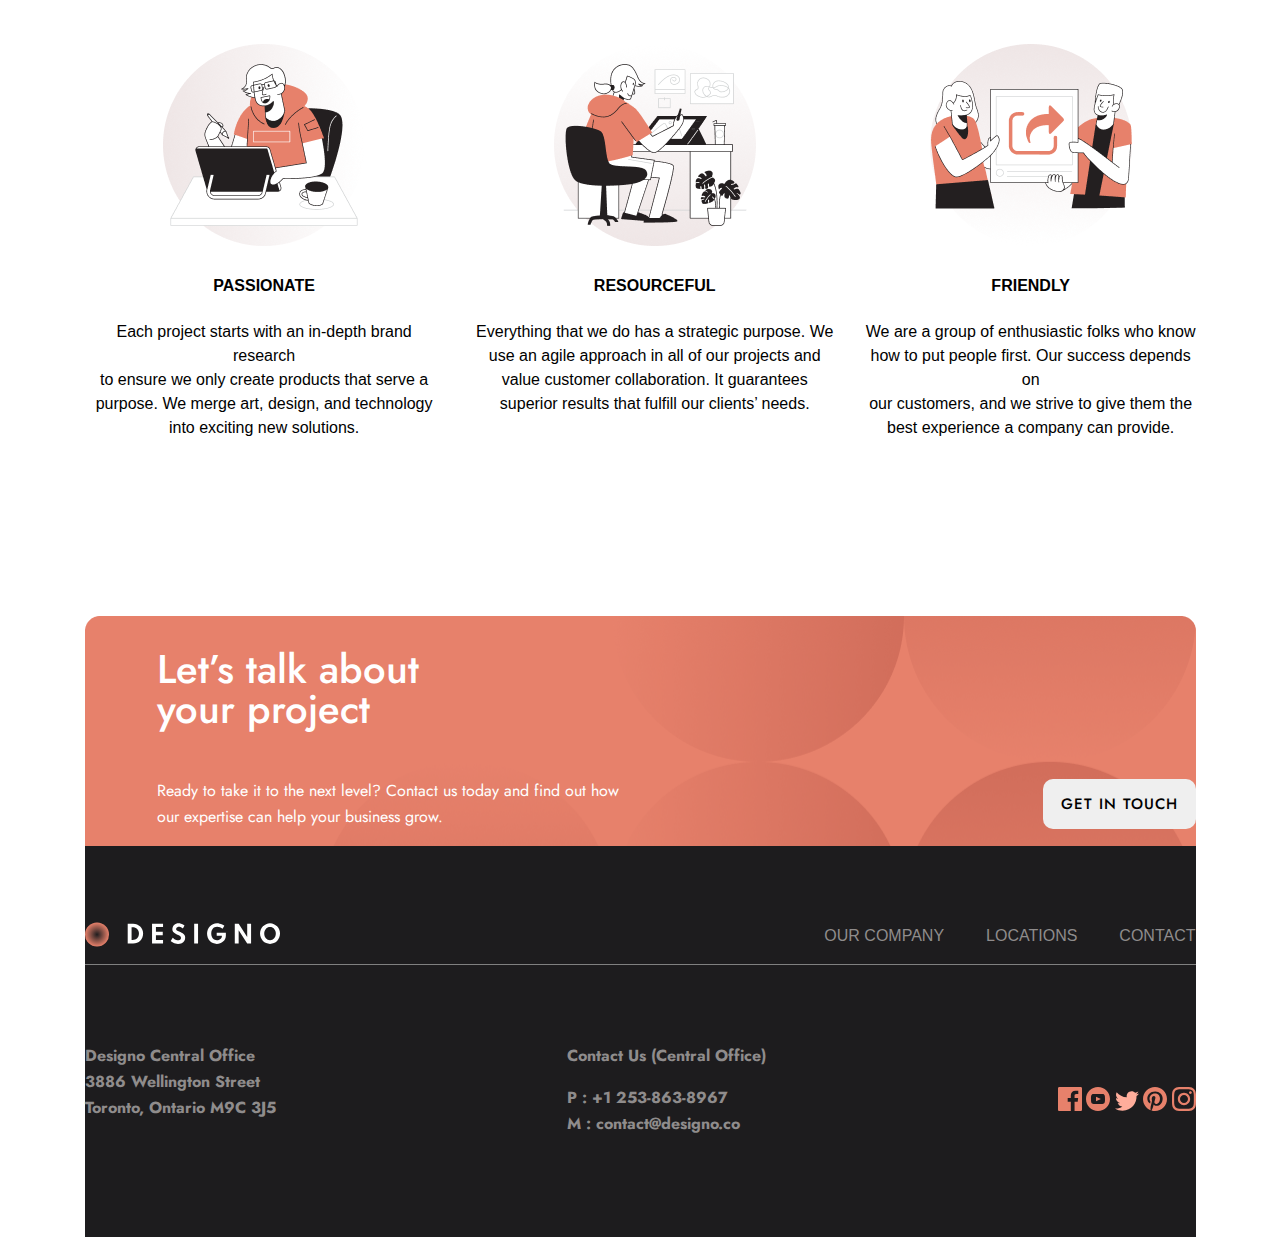
==== commit c32b5cb9: "muminov i" ====
--- a/index.html
+++ b/index.html
@@ -13,9 +13,9 @@
         <div class="container">
      <img src="./static_img/web_logo.svg" alt="">
     <a href=""> <ul class="nav_list">
-        <li class="item"> <a href="">OUR COMPANY</a> </li>
-        <li class="item"> <a href="">LOCATIONS</a> </li>
-        <li class="item"> <a href="">CONTACT</a> </li>
+        <li class="item"> OUR COMPANY </li>
+        <li class="item"> LOCATIONS</li>
+        <li class="item"> CONTACT </li>
      </ul>
     </a>
         </div>
@@ -139,8 +139,8 @@
 
 <div class="web_address">
     <p class="web_contact">Contact Us (Central Office)</p>
-   <a href="tel:+1 253-863-8967">P : +1 253-863-8967</a> <br>
- <a href="mailto: M : contact@designo.co"> M : contact@designo.co</a>   
+   <a href="+998916777871">P : +1 253-863-8967</a> <br>
+ <a href=" contact@designo.co"> M : contact@designo.co</a>   
 </div>
 
 <div class="social_media_icons">
